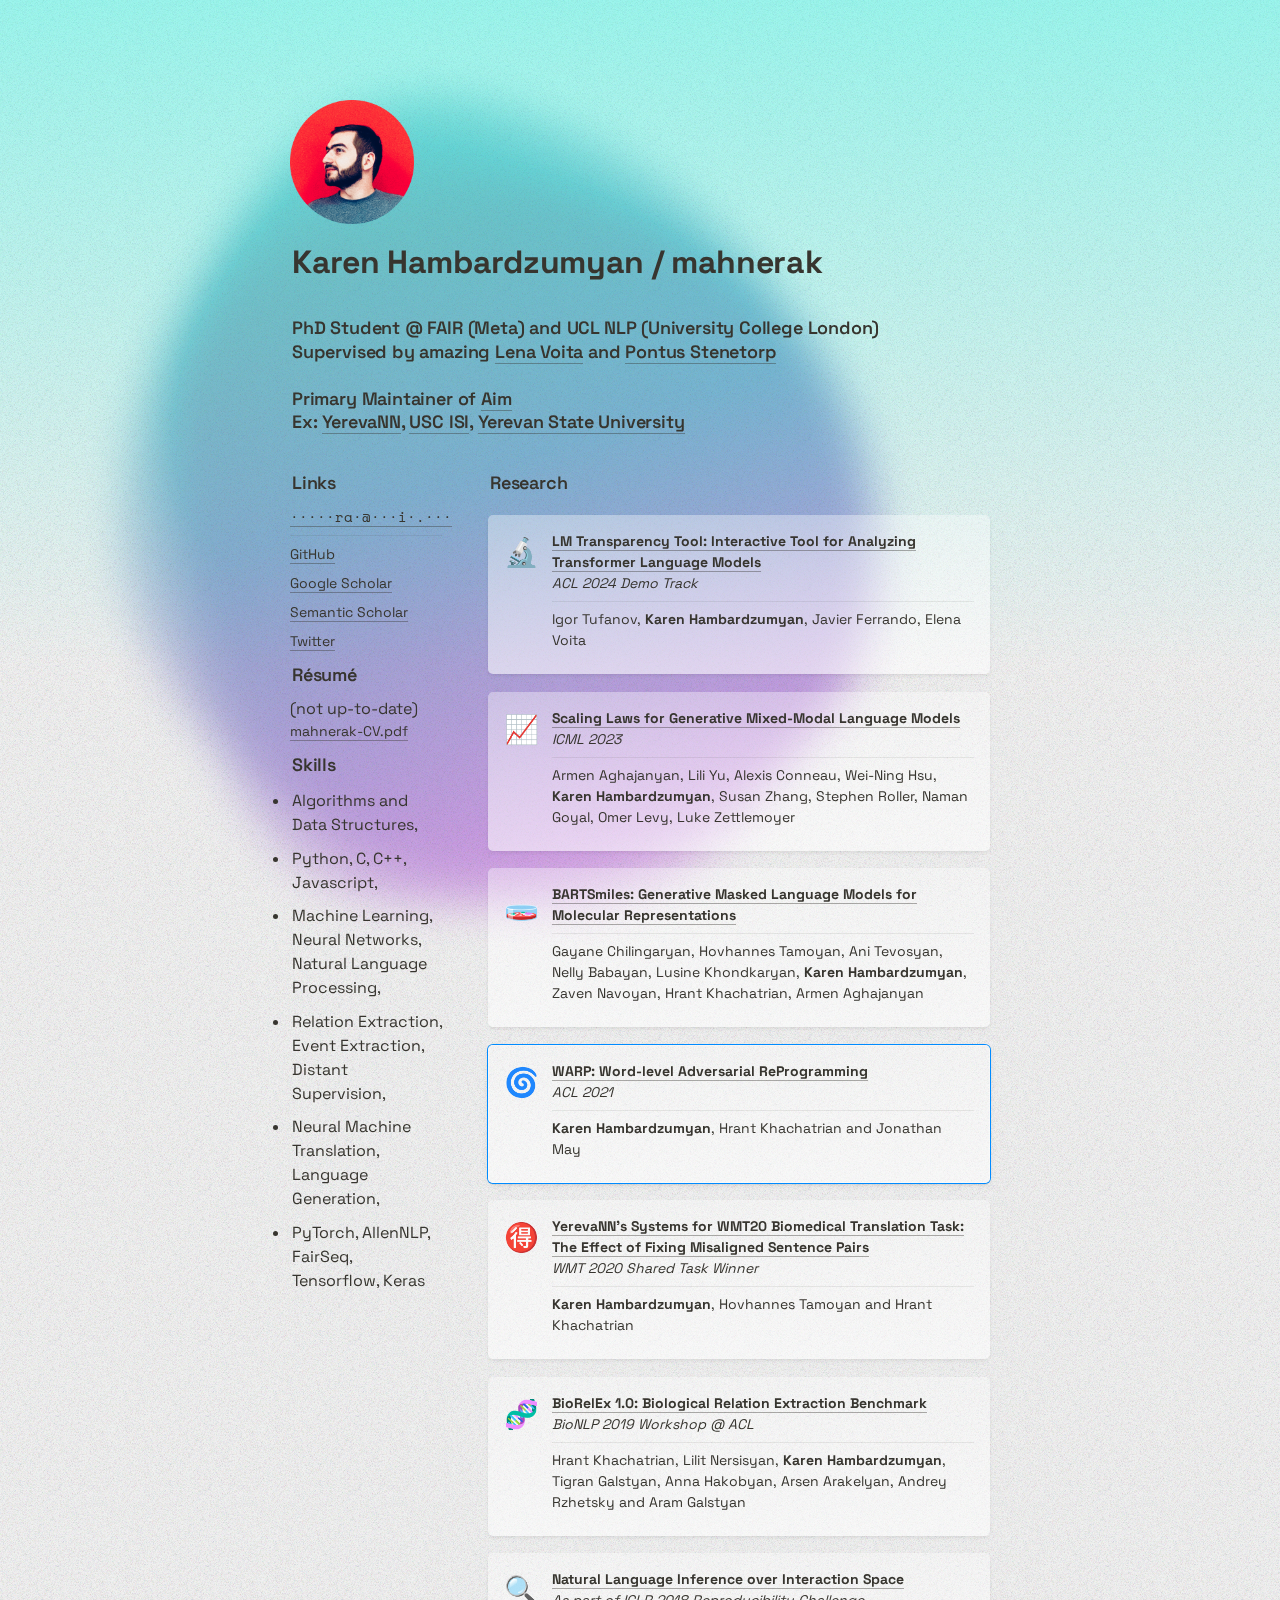
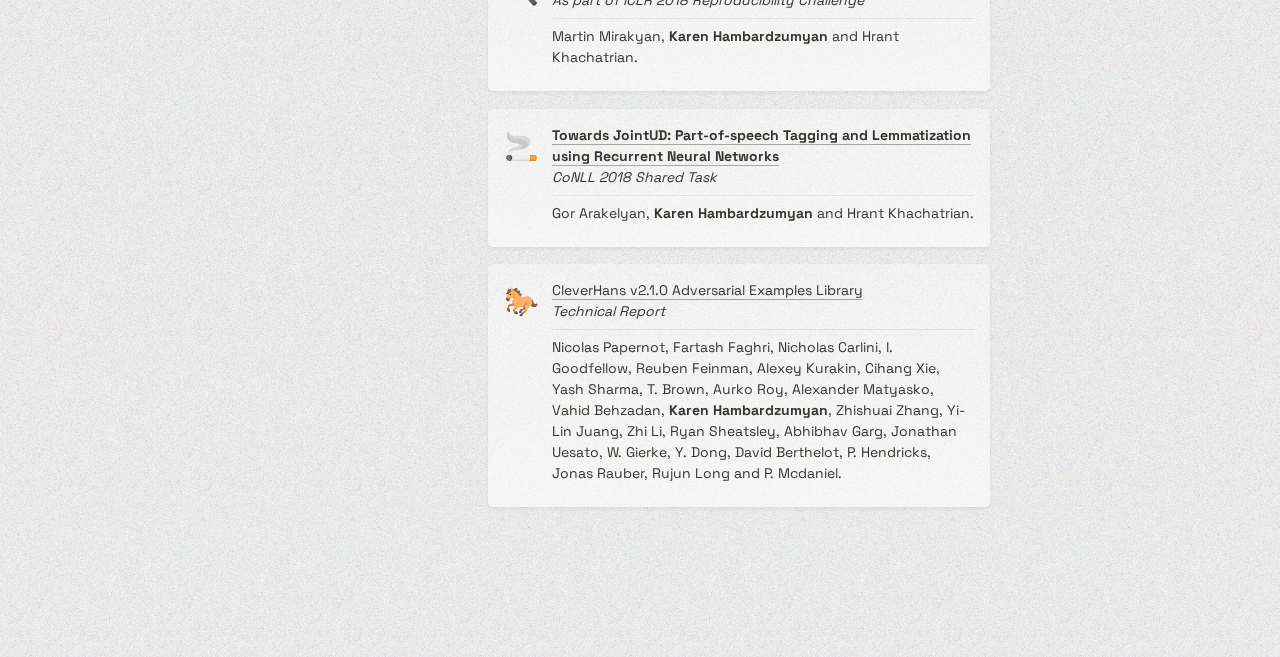
==== index.html @ c11c58e4 "Initial Commit" ====
<html>
  <head>
    <meta http-equiv="Content-Type" content="text/html; charset=utf-8" />
    <title>Karen Hambardzumyan / mahnerak</title>
    <link rel="stylesheet" href="base.css">
    <link rel="stylesheet" href="https://fonts.googleapis.com/css2?family=Space+Mono&display=swap">
    <link rel="stylesheet" href="https://fonts.googleapis.com/css2?family=Space+Grotesk:wght@300;400;500;600;700&display=swap">
    <link rel="stylesheet" href="styles.css">
  </head>
  <body>
    <div class="xpage">
      <article class="page sans">
        <header>
          <div class="page-header-icon undefined">
            <img class="icon" src="circle-avatar.png" />
          </div>
          <h1 class="page-title">Karen Hambardzumyan / mahnerak</h1>
          <p class="page-description"></p>
        </header>
        <div class="page-body">
          <h3>
            PhD Student @ FAIR (Meta) and UCL NLP (University College London)
            <br />
            Supervised by amazing <a href="https://lena-voita.github.io/">Lena Voita</a> and <a href="https://pontus.stenetorp.se/">Pontus Stenetorp</a>
            <br />
            <br />
            Primary Maintainer of <a href="https://github.com/aimhubio/aim">Aim</a>
            <br />
            Ex: <a href="https://yerevann.com">YerevaNN</a>, <a href="https://www.isi.edu/">USC ISI</a>, <a href="https://ysu.am">Yerevan State University</a>
          </h3>
          <div class="column-list">
            <div style="width:25%" class="column">
              <h3>Links</h3>
              <p>
                <a href="#"><span id="email">········@·····.···</span><script>const initialEmail="········@·····.···";let currentEmail="········@·····.···";const actions=[{position:3,char:"i",after:"@"},{position:6,char:"a"},{position:5,char:"r"},{position:4,char:"l",after:"@"},{position:1,char:"o",after:"."},{position:2,char:"a",after:"@"},{position:1,char:"a"},{position:0,char:"g",after:"@"},{position:0,char:"c",after:"."},{position:7,char:"k"},{position:1,char:"m",after:"@"},{position:3,char:"n"},{position:2,char:"m",after:"."},{position:4,char:"e"},{position:0,char:"m"},{position:2,char:"h"}];function updateEmail(i){let t=currentEmail.split(/[@.]/),a;a="@"===i.after?t[1]:"."===i.after?t[2]:t[0];let o=a.slice(0,i.position)+i.char+a.slice(i.position+1);"@"===i.after?t[1]=o:"."===i.after?t[2]=o:t[0]=o,currentEmail=t[0]+"@"+t[1]+"."+t[2],document.getElementById("email").innerHTML=currentEmail,document.getElementById("email").href="mailto:"+currentEmail}function runActions(){actions.forEach((i,t)=>{setTimeout(()=>{updateEmail(i)},400*t)})}runActions();</script></a>
              </p>
              <hr />
              <p>
                <a href="https://github.com/mahnerak">GitHub</a>
              </p>
              <p>
                <a href="https://scholar.google.com/citations?user=V3JjNJ0AAAAJ&amp;hl=en">Google Scholar</a>
              </p>
              <p>
                <a href="https://www.semanticscholar.org/author/Karen-Hambardzumyan/5641536">Semantic Scholar</a>
              </p>
              <p>
                <a href="https://twitter.com/mahnerak">Twitter</a>
              </p>
              <h3>Résumé</h3>
              <p>(not up-to-date)
                <a href="https://drive.google.com/file/d/1vNh7pkfG14PjJ4I0Ty3IaM1p6VeI9wJP">mahnerak-CV.pdf</a>
              </p>
              <h3>Skills</h3>
              <ul class="bulleted-list">
                <li style="list-style-type:disc">Algorithms and Data Structures,</li>
              </ul>
              <ul class="bulleted-list">
                <li style="list-style-type:disc">Python, C, C++, Javascript,</li>
              </ul>
              <ul class="bulleted-list">
                <li style="list-style-type:disc">Machine Learning, Neural Networks, Natural Language Processing,</li>
              </ul>
              <ul class="bulleted-list">
                <li style="list-style-type:disc">Relation Extraction, Event Extraction, Distant Supervision,</li>
              </ul>
              <ul class="bulleted-list">
                <li style="list-style-type:disc">Neural Machine Translation, Language Generation,</li>
              </ul>
              <ul class="bulleted-list">
                <li style="list-style-type:disc">PyTorch, AllenNLP, FairSeq, Tensorflow, Keras</li>
              </ul>
            </div>

            <div style="width:75%" class="column">
              <h3>Research</h3>

              <figure class="block-color-gray_background callout" style="display:flex" id="5b8e18a7-62dc-44d1-a462-70dbecd3df14">
                <span class="icon">🔬</span>
                <div>
                  <strong>
                    <a href="https://arxiv.org/abs/2404.07004">LM Transparency Tool: Interactive Tool for Analyzing Transformer Language Models</a>
                  </strong>
                  <br />
                  <em>ACL 2024 Demo Track</em>
                  <hr />
                  <p>Igor Tufanov, <strong>Karen Hambardzumyan</strong>, Javier Ferrando, Elena Voita </p>
                </div>
              </figure>

              <figure class="block-color-gray_background callout" style="display:flex" id="3fe05fa8-58cd-4d8b-abc7-7a7408c2416f">
                <span class="icon">📈</span>
                <div>
                  <strong>
                    <a href="https://arxiv.org/abs/2301.03728">Scaling Laws for Generative Mixed-Modal Language Models</a>
                  </strong>
                  <br/>
                  <em>ICML 2023</em>
                  <hr />
                  <p>Armen Aghajanyan, Lili Yu, Alexis Conneau, Wei-Ning Hsu, <strong>Karen Hambardzumyan</strong>, Susan Zhang, Stephen Roller, Naman Goyal, Omer Levy, Luke Zettlemoyer </p>
                </div>
              </figure>

              <figure class="block-color-gray_background callout" style="display:flex" id="fb679435-4d89-4304-b4da-fc71bdbd7211">
                <span class="icon">🧫</span>
                <div>
                  <strong>
                    <a href="https://arxiv.org/abs/2211.16349">BARTSmiles: Generative Masked Language Models for Molecular Representations</a>
                  </strong>
                  <hr />
                  <p>Gayane Chilingaryan, Hovhannes Tamoyan, Ani Tevosyan, Nelly Babayan, Lusine Khondkaryan, <strong>Karen Hambardzumyan</strong>, Zaven Navoyan, Hrant Khachatrian, Armen Aghajanyan </p>
                </div>
              </figure>

              <figure class="block-color-gray_background callout" style="display:flex" id="90db0adb-b0fc-4170-b9fb-64dd42090de7">
                <span class="icon">🌀</span>
                <div>
                  <a href="https://mahnerak.com/WARP">
                    <strong>WARP: Word-level Adversarial ReProgramming</strong>
                  </a>
                  <br />
                  <em>ACL 2021</em>
                  <hr />
                  <p>
                    <strong>Karen Hambardzumyan</strong>, Hrant Khachatrian and Jonathan May
                  </p>
                </div>
              </figure>

              <figure class="block-color-gray_background callout" style="display:flex" id="1ce86a7d-73bd-4866-9e48-97e35957669a">
                <span class="icon">🉐</span>
                <div>
                  <strong>
                    <a href="https://www.google.com/url?client=internal-element-cse&amp;cx=000299513257099441687:fkkgoogvtaw&amp;q=https://www.aclweb.org/anthology/2020.wmt-1.88/&amp;sa=U&amp;ved=2ahUKEwiGz4zg2ojxAhXkCmMBHZVMCegQFjACegQIAxAB&amp;usg=AOvVaw2L7CqAbYAP-15SMQW0Qzvh">YerevaNN&#x27;s Systems for WMT20 Biomedical Translation Task: The Effect of Fixing Misaligned Sentence Pairs</a>
                  </strong>
                  <br />
                  <em>WMT 2020 Shared Task Winner</em>
                  <hr />
                  <p>
                    <strong>Karen Hambardzumyan</strong>, Hovhannes Tamoyan and Hrant Khachatrian
                  </p>
                </div>
              </figure>

              <figure class="block-color-gray_background callout" style="display:flex" id="1c188799-1ad2-4f8a-af6c-7cdaec634fb0">
                <span class="icon">🧬</span>
                <div>
                  <strong>
                    <a href="https://www.google.com/url?client=internal-element-cse&amp;cx=000299513257099441687:fkkgoogvtaw&amp;q=https://www.aclweb.org/anthology/W19-5019&amp;sa=U&amp;ved=2ahUKEwiGz4zg2ojxAhXkCmMBHZVMCegQFjADegQIAhAB&amp;usg=AOvVaw3XHmBmOIgflQqK-k2QXnkQ">BioRelEx 1.0: Biological Relation Extraction Benchmark</a>
                  </strong>
                  <br />
                  <em>BioNLP 2019 Workshop @ ACL</em>
                  <hr />
                  <p>Hrant Khachatrian, Lilit Nersisyan, <strong>Karen Hambardzumyan</strong>, Tigran Galstyan, Anna Hakobyan, Arsen Arakelyan, Andrey Rzhetsky and Aram Galstyan </p>
                </div>
              </figure>

              <figure class="block-color-gray_background callout" style="display:flex" id="bf3c2526-96b4-4180-a4b9-8e0cbf2fe041">
                <span class="icon">🔍</span>
                <div>
                  <strong>
                    <a href="https://arxiv.org/abs/1802.03198">Natural Language Inference over Interaction Space</a>
                  </strong>
                  <br />
                  <em>As part of ICLR 2018 Reproducibility Challenge</em>
                  <hr />
                  <p>Martin Mirakyan, <strong>Karen Hambardzumyan</strong> and Hrant Khachatrian. </p>
                </div>
              </figure>

              <figure class="block-color-gray_background callout" style="display:flex" id="01295662-4d86-4ff0-99e3-bcbc29bb76a2">
                <span class="icon">🚬</span>
                <div>
                  <strong>
                    <a href="https://www.google.com/url?client=internal-element-cse&amp;cx=000299513257099441687:fkkgoogvtaw&amp;q=https://www.aclweb.org/anthology/K18-2018/&amp;sa=U&amp;ved=2ahUKEwiGz4zg2ojxAhXkCmMBHZVMCegQFjABegQICRAB&amp;usg=AOvVaw37dIOZp4M-frY03puJ3fkH">Towards JointUD: Part-of-speech Tagging and Lemmatization using Recurrent Neural Networks</a>
                  </strong>
                  <br />
                  <em>CoNLL 2018 Shared Task</em>
                  <hr />
                  <p>Gor Arakelyan, <strong>Karen Hambardzumyan</strong> and Hrant Khachatrian. </p>
                </div>
              </figure>

              <figure class="block-color-gray_background callout" style="display:flex" id="5ab432c5-343c-4f00-8e34-ca4c204dd204">
                <span class="icon">🐎</span>
                <div>
                  <a href="https://arxiv.org/abs/1610.00768">CleverHans v2.1.0 Adversarial Examples Library</a>
                  <br />
                  <em>Technical Report</em>
                  <hr />
                  <p>Nicolas Papernot, Fartash Faghri, Nicholas Carlini, I. Goodfellow, Reuben Feinman, Alexey Kurakin, Cihang Xie, Yash Sharma, T. Brown, Aurko Roy, Alexander Matyasko, Vahid Behzadan, <strong>Karen Hambardzumyan</strong>, Zhishuai Zhang, Yi-Lin Juang, Zhi Li, Ryan Sheatsley, Abhibhav Garg, Jonathan Uesato, W. Gierke, Y. Dong, David Berthelot, P. Hendricks, Jonas Rauber, Rujun Long and P. Mcdaniel. </p>
                </div>
              </figure>

            </div>
          </div>
        </div>
      </article>
      
    </div>
  </body>
</html>
---- base.css ----
*,html{-webkit-print-color-adjust:exact}body,td,th{line-height:1.5}figcaption,p>.user,time{opacity:.5}.selected-value,td>.user,td>time{white-space:nowrap}figcaption,p{margin-top:.5em}.image,.text-icon{text-align:center}.code-wrap,.source{word-break:break-all}.checkbox,.icon{vertical-align:text-bottom}*{box-sizing:border-box}body,html{margin:0;padding:0}@media only screen{body{margin:2em auto;max-width:900px;color:#37352f}}body{white-space:pre-wrap}a,a.visited{color:inherit;text-decoration:underline}.pdf-relative-link-path{font-size:80%;color:#444}h1,h2,h3{letter-spacing:-.01em;line-height:1.2;font-weight:600;margin-bottom:0}.page-title{font-size:2.5rem;font-weight:700;margin-top:0;margin-bottom:.75em}.collection-content,.simple-table{font-size:.875rem}.link-to-page,.simple-table-header{font-weight:500}h1{font-size:1.875rem;margin-top:1.875rem}h2{font-size:1.5rem;margin-top:1.5rem}h3{font-size:1.25rem;margin-top:1.25rem}.source{border:1px solid #ddd;border-radius:3px;padding:1.5em}.callout{border-radius:3px;padding:1rem}figure{margin:1.25em 0;page-break-inside:avoid}figcaption{font-size:85%}mark{background-color:transparent}.code>code,hr{background:0 0}.indented{padding-left:1.5em}hr{display:block;width:100%;height:1px;visibility:visible;border:none;border-bottom:1px solid rgba(55,53,47,.09)}img{max-width:100%}@media only print{img{max-height:100vh;object-fit:contain}}@page{margin:1in}.column-list{display:flex;justify-content:space-between}.column{padding:0 1em}.column:first-child{padding-left:0}.column:last-child{padding-right:0}.table_of_contents-item{display:block;font-size:.875rem;line-height:1.3;padding:.125rem}.collection-title,.icon,.selected-value{display:inline-block}.table_of_contents-indent-1{margin-left:1.5rem}.table_of_contents-indent-2{margin-left:3rem}.table_of_contents-indent-3{margin-left:4.5rem}.table_of_contents-link{text-decoration:none;opacity:.7;border-bottom:1px solid rgba(55,53,47,.18)}table,td,th{border:1px solid rgba(55,53,47,.09);border-collapse:collapse}.page-header-icon img,.selected-value,img.icon{border-radius:3px}table{border-left:none;border-right:none}td,th{font-weight:400;padding:.25em .5em;min-height:1.5em;text-align:left}th{color:rgba(55,53,47,.6)}ol,ul{margin:0;margin-block-start:0.6em;margin-block-end:0.6em}li>ol:first-child,li>ul:first-child{margin-block-start:0.6em}ul>li{list-style:disc;padding-left:.1em}ul.to-do-list{padding-inline-start:0}ul.to-do-list>li,ul.toggle>li{list-style:none}.to-do-children-checked{text-decoration:line-through;opacity:.375}.bookmark,.icon{text-decoration:none}ul{padding-inline-start:1.7em}ol{padding-inline-start:1.6em}ol>li{padding-left:.2em}.mono ol{padding-inline-start:2em}.mono ol>li{text-indent:-.4em}.toggle{padding-inline-start:0em;list-style-type:none}.toggle>li>details{padding-left:1.7em}.toggle>li>details>summary{margin-left:-1.1em}.selected-value{padding:0 .5em;background:rgba(206,205,202,.5);margin-right:.5em;margin-top:.3em;margin-bottom:.3em}.collection-title{margin-right:1em}.page-description{margin-bottom:2em}.simple-table{margin-top:1em;empty-cells:show}.simple-table td,.simple-table th{height:29px;min-width:120px}.simple-table-header-color{background:#f7f6f3;color:#000}.icon{max-width:1.2em;max-height:1.2em;margin-right:.5em}.user-icon{width:1.5em;height:1.5em;border-radius:100%;margin-right:.5rem}.user-icon-inner{font-size:.8em}.text-icon{border:1px solid #000}.image,.link-to-page{border:none;padding:0}.page-cover-image{display:block;object-fit:cover;width:100%;max-height:30vh}.page-header-icon{font-size:3rem;margin-bottom:1rem}.page-header-icon-with-cover{margin-top:-.72em;margin-left:.07em}.link-to-page{margin:1em 0}input[type=checkbox]{transform:scale(1.5);margin-right:.6em;vertical-align:middle}p{margin-bottom:.5em}.image{margin:1.5em 0;border-radius:0}.code,code{background:rgba(135,131,120,.15);border-radius:3px;padding:.2em .4em;font-size:85%;tab-size:2}code{color:#eb5757}.code{padding:1.5em 1em}.code-wrap{white-space:pre-wrap}.code>code{padding:0;font-size:100%;color:inherit}blockquote{font-size:1.25em;margin:1em 0;padding-left:1em;border-left:3px solid #37352f}.bookmark{max-height:8em;padding:0;display:flex;width:100%;align-items:stretch}.bookmark-title{font-size:.85em;overflow:hidden;text-overflow:ellipsis;height:1.75em;white-space:nowrap}.bookmark-text{display:flex;flex-direction:column}.bookmark-info{flex:4 1 180px;padding:12px 14px 14px;display:flex;flex-direction:column;justify-content:space-between}.bookmark-image{width:33%;flex:1 1 180px;display:block;position:relative;object-fit:cover;border-radius:1px}.bookmark-description{color:rgba(55,53,47,.6);font-size:.75em;overflow:hidden;max-height:4.5em;word-break:break-word}.bookmark-href{font-size:.75em;margin-top:.25em}.sans{font-family:ui-sans-serif,-apple-system,BlinkMacSystemFont,"Segoe UI Variable Display","Segoe UI",Helvetica,"Apple Color Emoji",Arial,sans-serif,"Segoe UI Emoji","Segoe UI Symbol"}.code{font-family:SFMono-Regular,Menlo,Consolas,"PT Mono","Liberation Mono",Courier,monospace}.serif{font-family:Lyon-Text,Georgia,ui-serif,serif}.mono{font-family:iawriter-mono,Nitti,Menlo,Courier,monospace}.pdf .sans{font-family:Inter,ui-sans-serif,-apple-system,BlinkMacSystemFont,"Segoe UI Variable Display","Segoe UI",Helvetica,"Apple Color Emoji",Arial,sans-serif,"Segoe UI Emoji","Segoe UI Symbol",Twemoji,'Noto Color Emoji','Noto Sans CJK JP'}.pdf:lang(zh-CN) .sans{font-family:Inter,ui-sans-serif,-apple-system,BlinkMacSystemFont,"Segoe UI Variable Display","Segoe UI",Helvetica,"Apple Color Emoji",Arial,sans-serif,"Segoe UI Emoji","Segoe UI Symbol",Twemoji,'Noto Color Emoji','Noto Sans CJK SC'}.pdf:lang(zh-TW) .sans{font-family:Inter,ui-sans-serif,-apple-system,BlinkMacSystemFont,"Segoe UI Variable Display","Segoe UI",Helvetica,"Apple Color Emoji",Arial,sans-serif,"Segoe UI Emoji","Segoe UI Symbol",Twemoji,'Noto Color Emoji','Noto Sans CJK TC'}.pdf:lang(ko-KR) .sans{font-family:Inter,ui-sans-serif,-apple-system,BlinkMacSystemFont,"Segoe UI Variable Display","Segoe UI",Helvetica,"Apple Color Emoji",Arial,sans-serif,"Segoe UI Emoji","Segoe UI Symbol",Twemoji,'Noto Color Emoji','Noto Sans CJK KR'}.pdf .code{font-family:Source Code Pro,SFMono-Regular,Menlo,Consolas,"PT Mono","Liberation Mono",Courier,monospace,Twemoji,'Noto Color Emoji','Noto Sans Mono CJK JP'}.pdf:lang(zh-CN) .code{font-family:Source Code Pro,SFMono-Regular,Menlo,Consolas,"PT Mono","Liberation Mono",Courier,monospace,Twemoji,'Noto Color Emoji','Noto Sans Mono CJK SC'}.pdf:lang(zh-TW) .code{font-family:Source Code Pro,SFMono-Regular,Menlo,Consolas,"PT Mono","Liberation Mono",Courier,monospace,Twemoji,'Noto Color Emoji','Noto Sans Mono CJK TC'}.pdf:lang(ko-KR) .code{font-family:Source Code Pro,SFMono-Regular,Menlo,Consolas,"PT Mono","Liberation Mono",Courier,monospace,Twemoji,'Noto Color Emoji','Noto Sans Mono CJK KR'}.pdf .serif{font-family:PT Serif,Lyon-Text,Georgia,ui-serif,serif,Twemoji,'Noto Color Emoji','Noto Serif CJK JP'}.pdf:lang(zh-CN) .serif{font-family:PT Serif,Lyon-Text,Georgia,ui-serif,serif,Twemoji,'Noto Color Emoji','Noto Serif CJK SC'}.pdf:lang(zh-TW) .serif{font-family:PT Serif,Lyon-Text,Georgia,ui-serif,serif,Twemoji,'Noto Color Emoji','Noto Serif CJK TC'}.pdf:lang(ko-KR) .serif{font-family:PT Serif,Lyon-Text,Georgia,ui-serif,serif,Twemoji,'Noto Color Emoji','Noto Serif CJK KR'}.pdf .mono{font-family:PT Mono,iawriter-mono,Nitti,Menlo,Courier,monospace,Twemoji,'Noto Color Emoji','Noto Sans Mono CJK JP'}.pdf:lang(zh-CN) .mono{font-family:PT Mono,iawriter-mono,Nitti,Menlo,Courier,monospace,Twemoji,'Noto Color Emoji','Noto Sans Mono CJK SC'}.pdf:lang(zh-TW) .mono{font-family:PT Mono,iawriter-mono,Nitti,Menlo,Courier,monospace,Twemoji,'Noto Color Emoji','Noto Sans Mono CJK TC'}.pdf:lang(ko-KR) .mono{font-family:PT Mono,iawriter-mono,Nitti,Menlo,Courier,monospace,Twemoji,'Noto Color Emoji','Noto Sans Mono CJK KR'}.highlight-default,.highlight-default_background{color:#37352f}.block-color-gray,.highlight-gray{color:#787774;fill:rgba(120,119,116,1)}.block-color-brown,.highlight-brown{color:#9f6b53;fill:rgba(159,107,83,1)}.block-color-orange,.highlight-orange{color:#d9730d;fill:rgba(217,115,13,1)}.block-color-yellow,.highlight-yellow{color:#cb912f;fill:rgba(203,145,47,1)}.block-color-teal,.highlight-teal{color:#448361;fill:rgba(68,131,97,1)}.block-color-blue,.highlight-blue{color:#337ea9;fill:rgba(51,126,169,1)}.block-color-purple,.highlight-purple{color:#9065b0;fill:rgba(144,101,176,1)}.block-color-pink,.highlight-pink{color:#c14c8a;fill:rgba(193,76,138,1)}.block-color-red,.highlight-red{color:#d44c47;fill:rgba(212,76,71,1)}.block-color-gray_background,.highlight-gray_background{background:#f1f1ef}.block-color-brown_background,.highlight-brown_background{background:#f4eeee}.block-color-orange_background,.highlight-orange_background{background:#fbecdd}.block-color-yellow_background,.highlight-yellow_background{background:#fbedd6}.block-color-teal_background,.highlight-teal_background{background:#edf3ec}.block-color-blue_background,.highlight-blue_background{background:#e7f3f8}.block-color-purple_background,.highlight-purple_background{background:rgba(244,240,247,.8)}.block-color-pink_background,.highlight-pink_background{background:rgba(249,238,243,.8)}.block-color-red_background,.highlight-red_background{background:#fdebec}.block-color-default,.block-color-default_background{color:inherit;fill:inherit}.select-value-color-uiBlue{background-color:rgba(35,131,226,.07)}.select-value-color-pink{background-color:#f5e0e9}.select-value-color-purple{background-color:#e8deee}.select-value-color-green{background-color:#dbeddb}.select-value-color-gray{background-color:#e3e2e0}.select-value-color-transparentGray{background-color:rgba(227,226,224,0)}.select-value-color-translucentGray{background-color:rgba(0,0,0,.06)}.select-value-color-orange{background-color:#fadec9}.select-value-color-brown{background-color:#eee0da}.select-value-color-red{background-color:#ffe2dd}.select-value-color-yellow{background-color:#f9e4bc}.select-value-color-blue{background-color:#d3e5ef}.select-value-color-pageGlass,.select-value-color-washGlass{background-color:undefined}.checkbox{display:inline-flex;width:16;height:16;background-size:16px;margin-left:2px;margin-right:5px}.checkbox-on{background-image:url("data:image/svg+xml;charset=UTF-8,%3Csvg%20width%3D%2216%22%20height%3D%2216%22%20viewBox%3D%220%200%2016%2016%22%20fill%3D%22none%22%20xmlns%3D%22http%3A%2F%2Fwww.w3.org%2F2000%2Fsvg%22%3E%0A%3Crect%20width%3D%2216%22%20height%3D%2216%22%20fill%3D%22%2358A9D7%22%2F%3E%0A%3Cpath%20d%3D%22M6.71429%2012.2852L14%204.9995L12.7143%203.71436L6.71429%209.71378L3.28571%206.2831L2%207.57092L6.71429%2012.2852Z%22%20fill%3D%22white%22%2F%3E%0A%3C%2Fsvg%3E")}.checkbox-off{background-image:url("data:image/svg+xml;charset=UTF-8,%3Csvg%20width%3D%2216%22%20height%3D%2216%22%20viewBox%3D%220%200%2016%2016%22%20fill%3D%22none%22%20xmlns%3D%22http%3A%2F%2Fwww.w3.org%2F2000%2Fsvg%22%3E%0A%3Crect%20x%3D%220.75%22%20y%3D%220.75%22%20width%3D%2214.5%22%20height%3D%2214.5%22%20fill%3D%22white%22%20stroke%3D%22%2336352F%22%20stroke-width%3D%221.5%22%2F%3E%0A%3C%2Fsvg%3E")}
---- styles.css ----
body,h3{margin:0}.notion-sub_header-block *{font-weight:700;line-height:1.15}a>span{opacity:1!important}.notion-frame{height:auto!important}div.notion-topbar,div.notion-topbar-mobile>div:nth-child(3),div.notion-topbar-mobile>div:nth-child(4),div.notion-topbar>div>div:nth-child(3),div.notion-topbar>div>div:nth-child(4),div.notion-topbar>div>div:nth-child(5),div.notion-topbar>div>div:nth-child(6){display:none!important}div.notion-topbar-mobile>div:nth-child(1n).toggle-mode,div.notion-topbar>div>div:nth-child(1n).toggle-mode{display:block!important}.notion-cursor-listener{cursor:unset!important}figure[id="90db0adb-b0fc-4170-b9fb-64dd42090de7"]{box-shadow:0 0 0 1px #008bff,0 2px 7px #00000017,0 1px 2px #00000029,0 0 0 .5px #ffffffb8 inset!important}::selection{background:rgb(255 226 0 / 87%)}body{background-size:1000px 1000px!important;background-repeat:no-repeat!important;background-attachment:fixed;background-image:url("[data-uri]")!important;max-width:none;width:auto;padding:0;white-space:normal}.xpage{background-color:#e8e8e899;-webkit-backdrop-filter:blur(22px) hue-rotate(290deg);backdrop-filter:blur(22px) hue-rotate(290deg);background-image:url([data-uri]);background-size:150px 150px;width:auto;padding:100px calc((100vw - 700px)/ 2)}figure.callout{background-color:transparent!important;background-image:linear-gradient(0deg,#ffffff91,#ffffff7a,#ffffff5e)!important;border-radius:5px!important;box-shadow:0 2px 4px -1px #0000001a;font-size:14px}img.icon{width:124px;height:124px;max-width:124px;max-height:124px}*{font-family:"Space Grotesk",Inter}.page-title,h1{padding-top:3px;padding-left:2px;padding-right:2px;margin:0;font-size:32px;font-weight:900}h3{padding:3px 2px;font-weight:600;line-height:1.3;font-size:18px}.column{padding:0 23px}.column-list a{font-size:14px;line-height:1.5}a{text-decoration:none;border-bottom:.05em solid;border-color:rgba(55,53,47,.4)}.column-list{padding:32px 0}.xpage:before{background-image:linear-gradient(0deg,#ffffff00 26%,#00ffe759);top:0;left:0;right:0;height:100vh;display:block;content:"";position:fixed;z-index:-1}span.icon{font-size:2em}ul{padding-inline-start:0em} span#email {font-family: 'Space Mono' !important;}
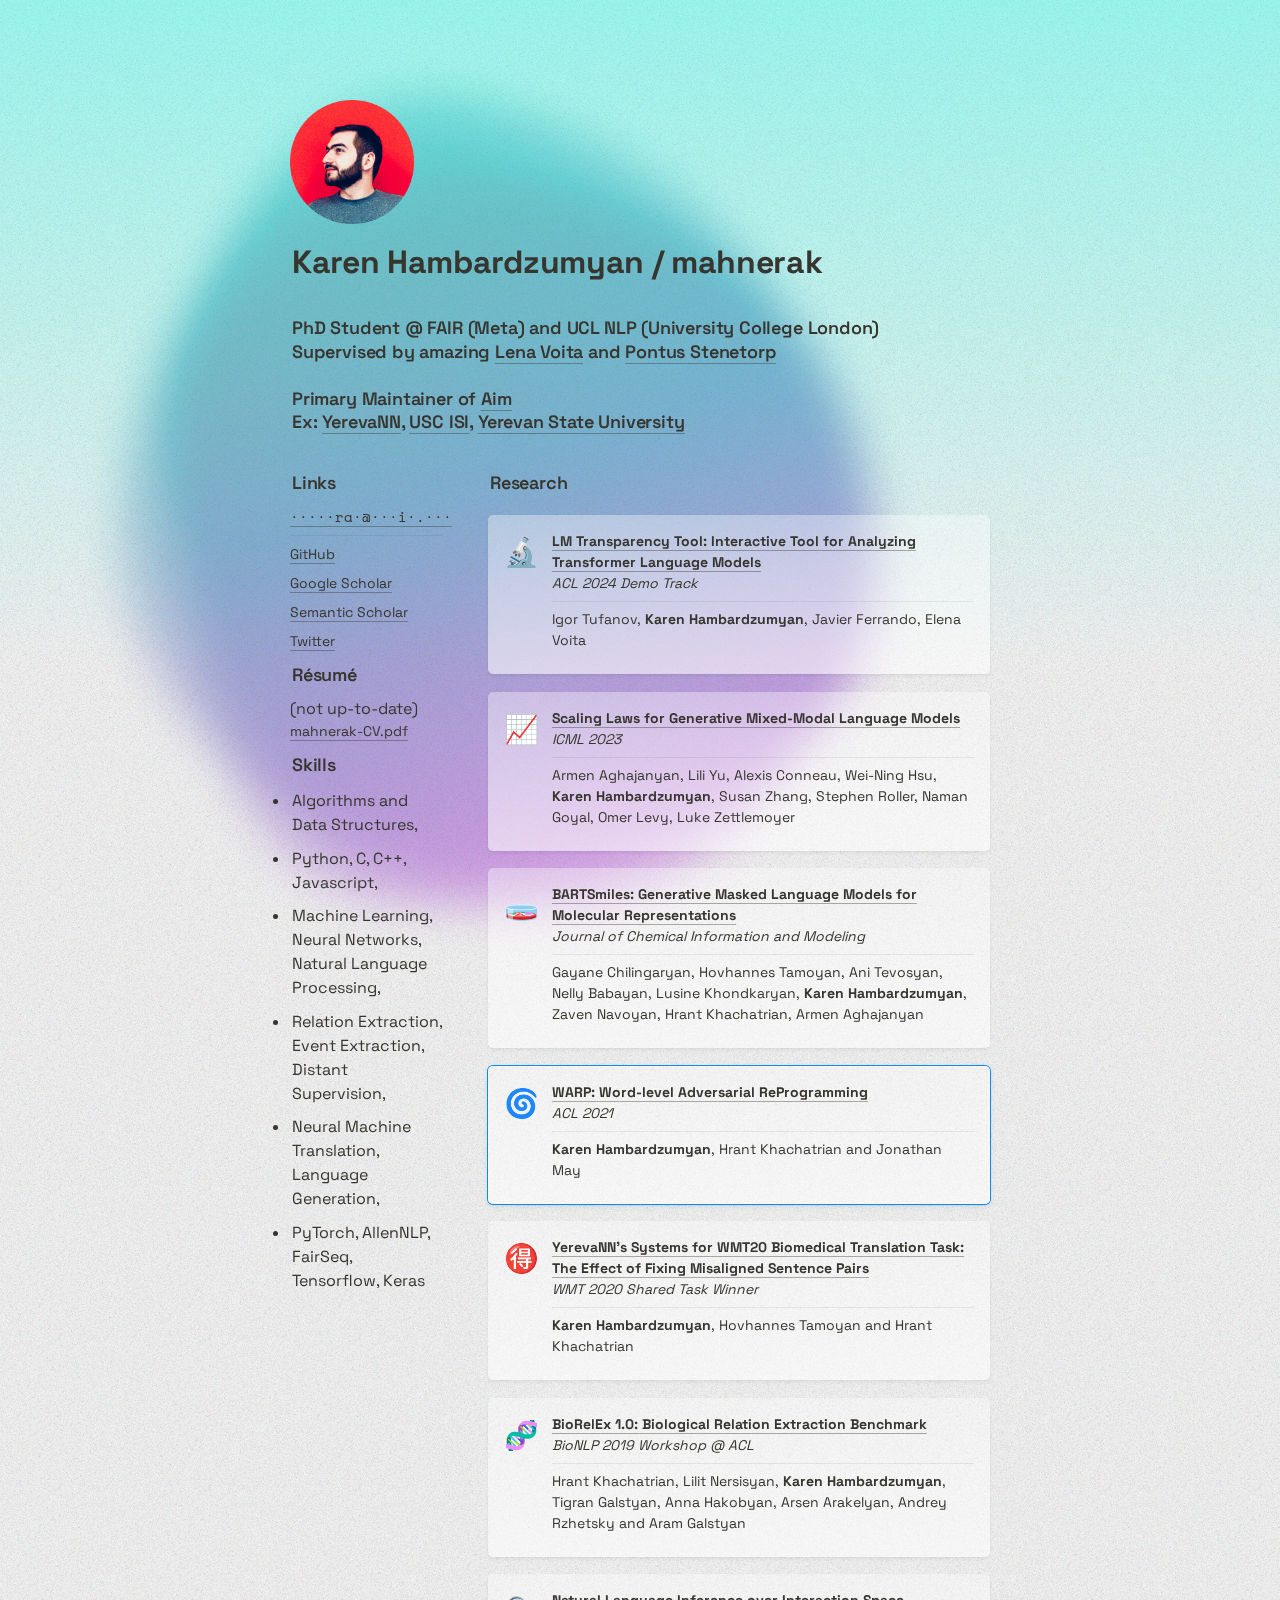
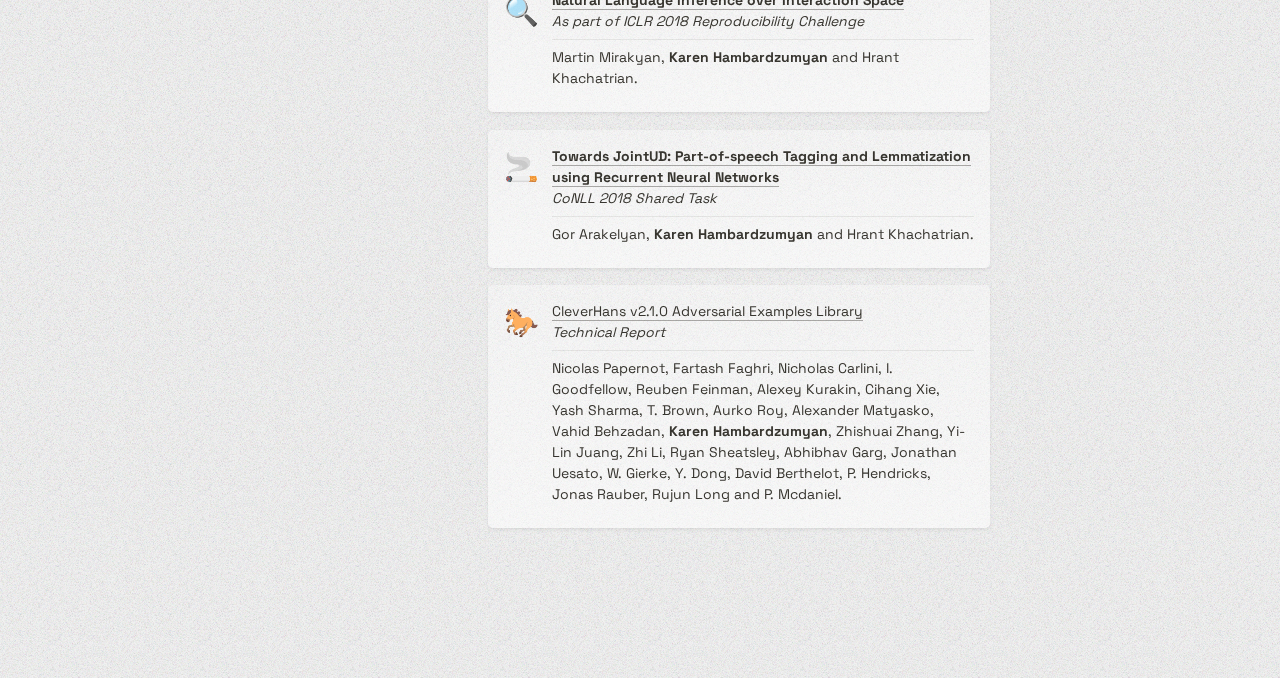
==== commit eb7f509b: "add journal info" ====
--- a/index.html
+++ b/index.html
@@ -107,6 +107,8 @@
                   <strong>
                     <a href="https://arxiv.org/abs/2211.16349">BARTSmiles: Generative Masked Language Models for Molecular Representations</a>
                   </strong>
+                  <br />
+                  <em>Journal of Chemical Information and Modeling</em>
                   <hr />
                   <p>Gayane Chilingaryan, Hovhannes Tamoyan, Ani Tevosyan, Nelly Babayan, Lusine Khondkaryan, <strong>Karen Hambardzumyan</strong>, Zaven Navoyan, Hrant Khachatrian, Armen Aghajanyan </p>
                 </div>
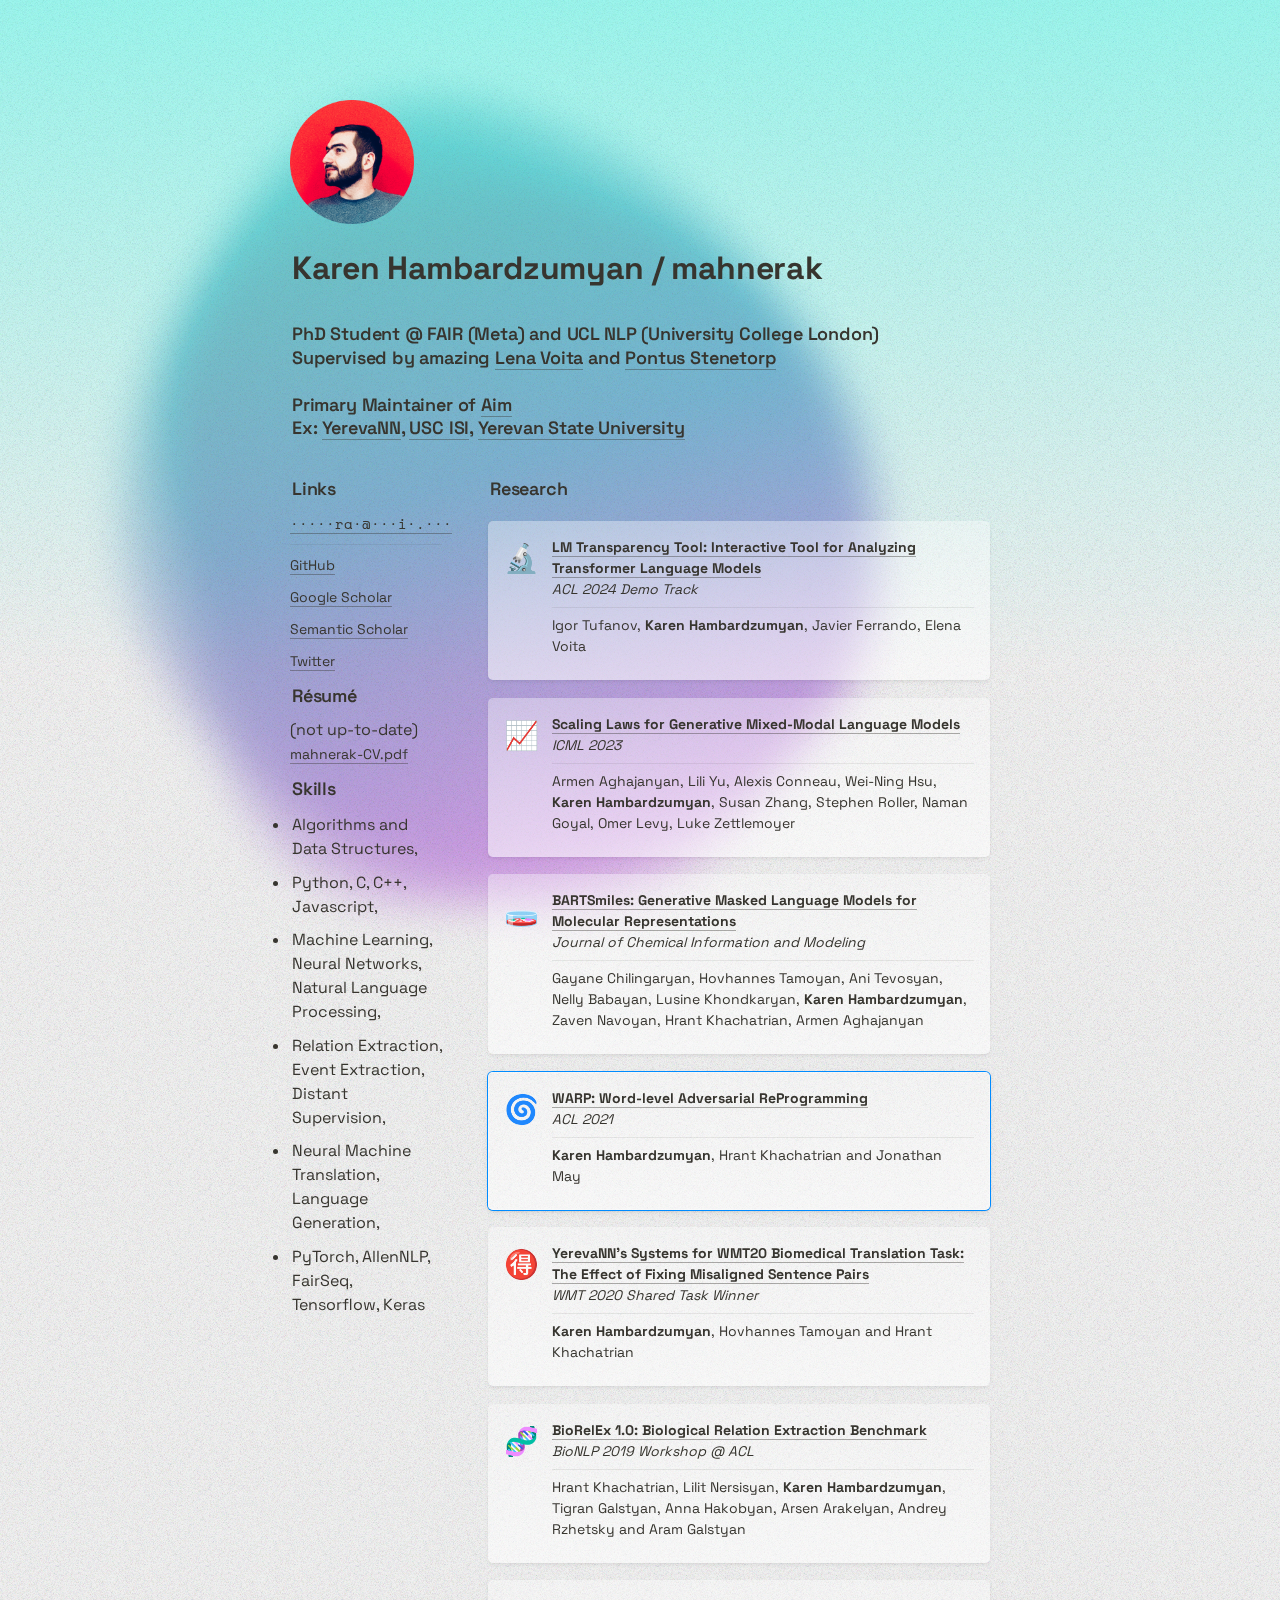
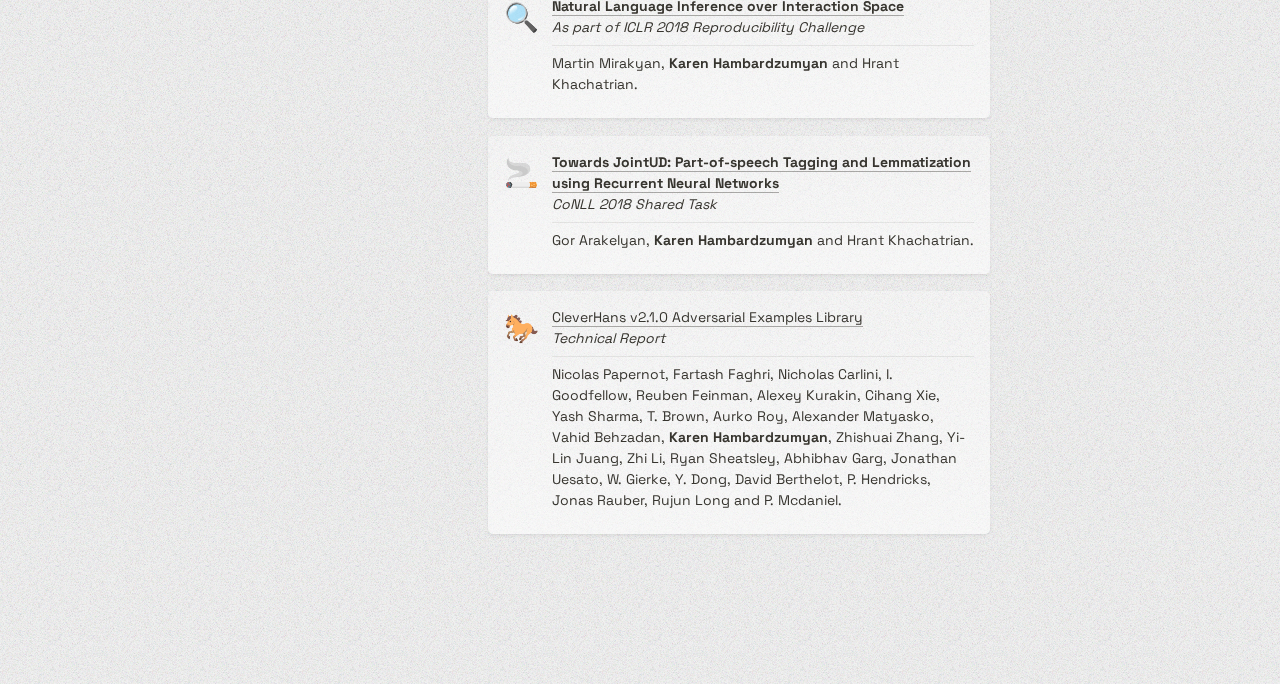
==== commit 756dedd4: "Add Google Analytics" ====
--- a/index.html
+++ b/index.html
@@ -1,5 +1,15 @@
+<!DOCTYPE html>
 <html>
   <head>
+    <!-- Google tag (gtag.js) -->
+    <script async src="https://www.googletagmanager.com/gtag/js?id=G-D3QLKN5TDM"></script>
+    <script>
+      window.dataLayer = window.dataLayer || [];
+      function gtag(){dataLayer.push(arguments);}
+      gtag('js', new Date());
+    
+      gtag('config', 'G-D3QLKN5TDM');
+    </script>
     <meta http-equiv="Content-Type" content="text/html; charset=utf-8" />
     <title>Karen Hambardzumyan / mahnerak</title>
     <link rel="stylesheet" href="base.css">
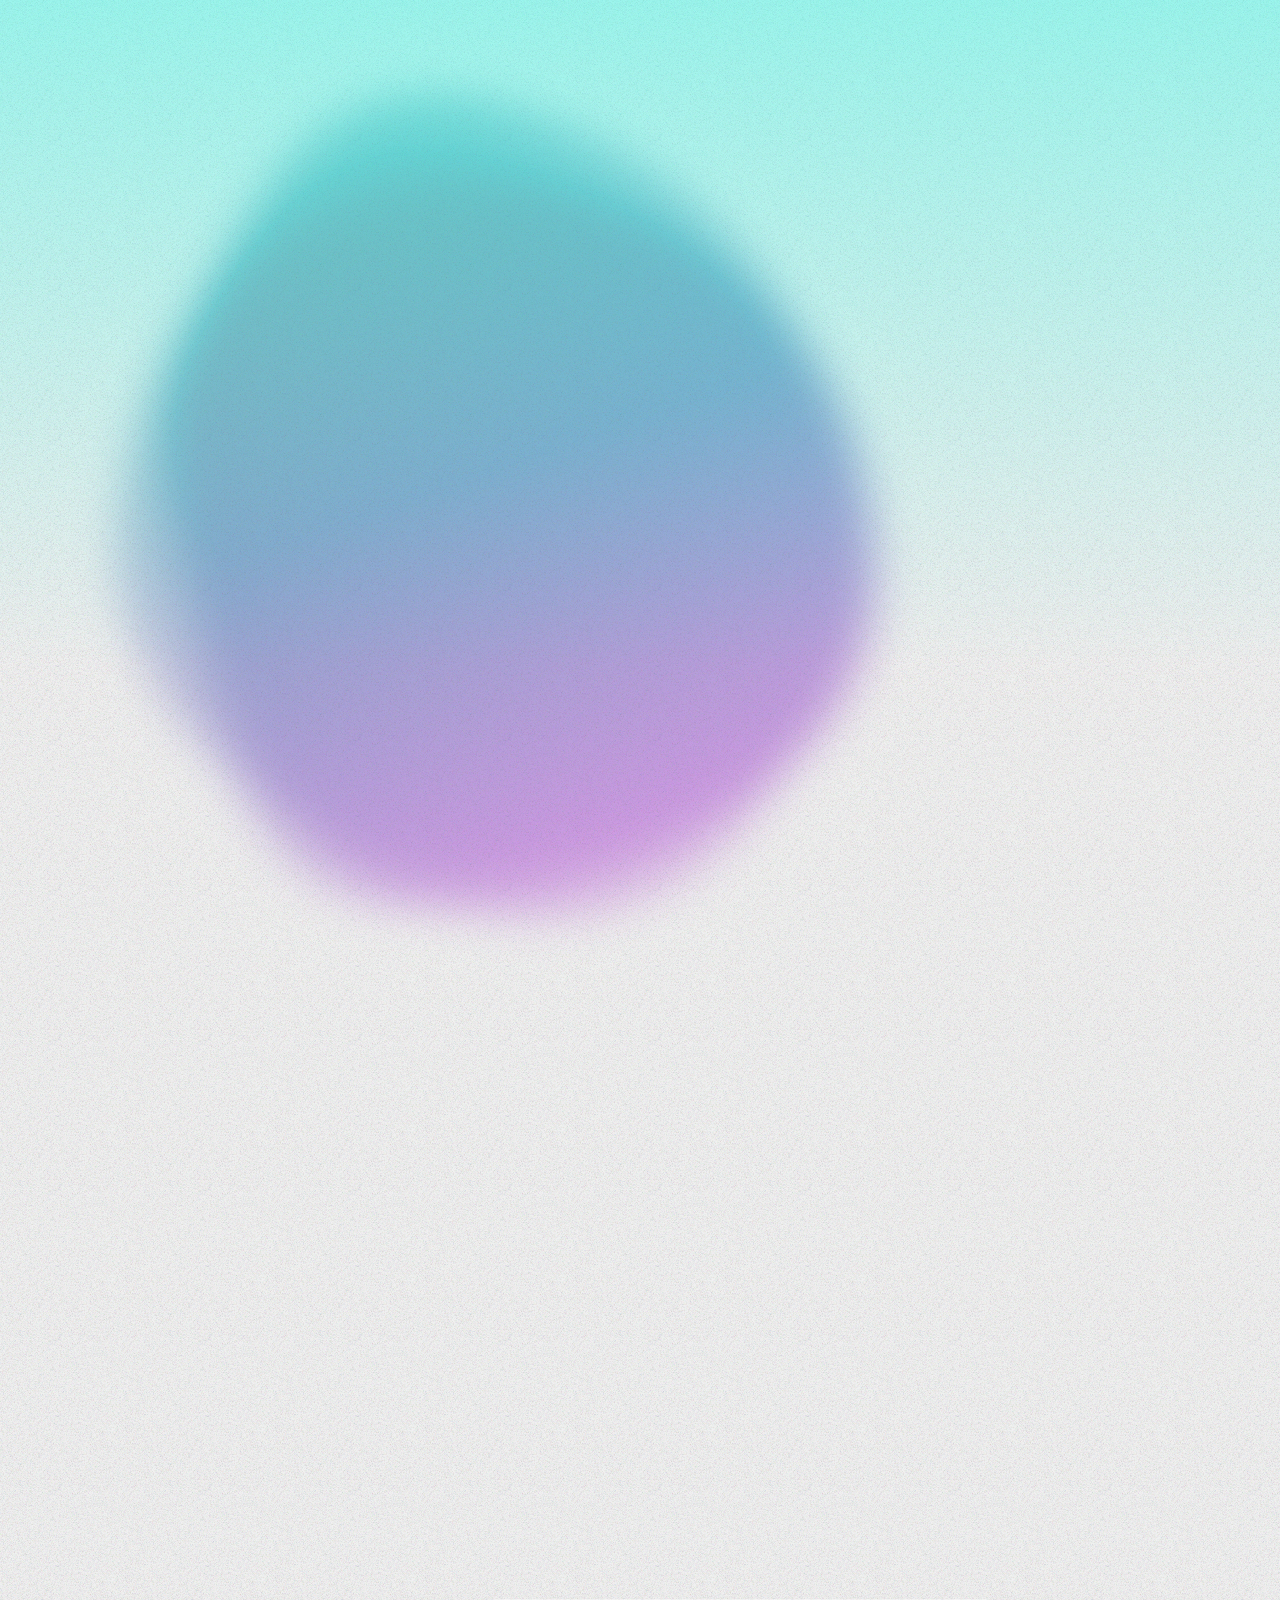
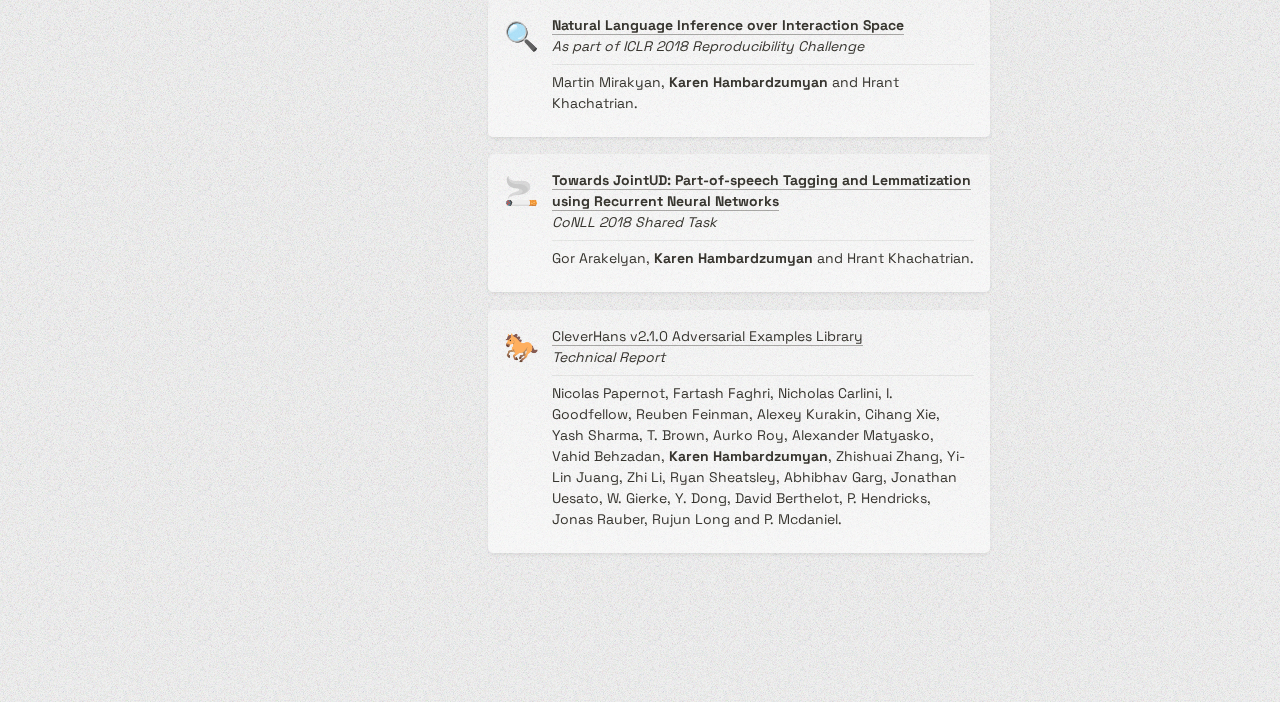
==== commit cd34e968: "minor changes" ====
--- a/index.html
+++ b/index.html
@@ -1,46 +1,56 @@
 <!DOCTYPE html>
 <html>
-  <head>
-    <!-- Google tag (gtag.js) -->
-    <script async src="https://www.googletagmanager.com/gtag/js?id=G-D3QLKN5TDM"></script>
-    <script>
-      window.dataLayer = window.dataLayer || [];
-      function gtag(){dataLayer.push(arguments);}
-      gtag('js', new Date());
-    
-      gtag('config', 'G-D3QLKN5TDM');
-    </script>
-    <meta http-equiv="Content-Type" content="text/html; charset=utf-8" />
-    <title>Karen Hambardzumyan / mahnerak</title>
-    <link rel="stylesheet" href="base.css">
-    <link rel="stylesheet" href="https://fonts.googleapis.com/css2?family=Space+Mono&display=swap">
-    <link rel="stylesheet" href="https://fonts.googleapis.com/css2?family=Space+Grotesk:wght@300;400;500;600;700&display=swap">
-    <link rel="stylesheet" href="styles.css">
-  </head>
-  <body>
-    <div class="xpage">
-      <article class="page sans">
-        <header>
-          <div class="page-header-icon undefined">
-            <img class="icon" src="circle-avatar.png" />
-          </div>
-          <h1 class="page-title">Karen Hambardzumyan / mahnerak</h1>
-          <p class="page-description"></p>
-        </header>
-        <div class="page-body">
-          <h3>
+<head>
+  <!-- Google tag (gtag.js) -->
+  <script async src="https://www.googletagmanager.com/gtag/js?id=G-D3QLKN5TDM"></script>
+  <script>
+    window.dataLayer = window.dataLayer || [];
+    function gtag(){dataLayer.push(arguments);}
+    gtag('js', new Date());
+
+    gtag('config', 'G-D3QLKN5TDM');
+  </script>
+  <meta http-equiv="Content-Type" content="text/html; charset=utf-8" />
+  <title>Karen Hambardzumyan / mahnerak</title>
+  <link rel="stylesheet" href="base.css">
+  <link rel="stylesheet" href="https://fonts.googleapis.com/css2?family=Space+Mono&display=swap">
+  <link rel="stylesheet" href="https://fonts.googleapis.com/css2?family=Space+Grotesk:wght@300;400;500;600;700&display=swap">
+  <link rel="stylesheet" href="styles.css">
+</head>
+<body>
+  <div class="xpage">
+    <article class="page sans">
+      <header>
+        <div class="page-header-icon _00 s">
+          <img class="icon" src="circle-avatar.png" />
+        </div>
+        <h1 class="page-title _01 s">Karen Hambardzumyan / mahnerak</h1>
+        <p class="page-description"></p>
+      </header>
+      <div class="page-body">
+        <div>
+          <h3 class="_02 s">
             PhD Student @ FAIR (Meta) and UCL NLP (University College London)
-            <br />
-            Supervised by amazing <a href="https://lena-voita.github.io/">Lena Voita</a> and <a href="https://pontus.stenetorp.se/">Pontus Stenetorp</a>
-            <br />
-            <br />
+          </h3>
+          <h3 class="_03 s">
+            Supervised by amazing <a href="https://lena-voita.github.io/">Lena Voita</a> and <a
+              href="https://pontus.stenetorp.se/">Pontus Stenetorp</a>
+          </h3>
+          <br>
+          <h3 class="_04 s">
             Primary Maintainer of <a href="https://github.com/aimhubio/aim">Aim</a>
-            <br />
-            Ex: <a href="https://yerevann.com">YerevaNN</a>, <a href="https://www.isi.edu/">USC ISI</a>, <a href="https://ysu.am">Yerevan State University</a>
-          </h3>
-          <div class="column-list">
-            <div style="width:25%" class="column">
-              <h3>Links</h3>
+          </h3>
+          <h3 class="_05 s">
+            Ex: <a href="https://yerevann.com">YerevaNN</a>, <a href="https://www.isi.edu/">USC ISI</a>, <a
+              href="https://ysu.am">Yerevan State University</a>
+          </h3>
+        </div>
+        <div class="column-list">
+          <div style="width:25%" class="column">
+
+            
+            <h3 class="_06 s">Links</h3>
+            <div class="_07 s">
               <p>
                 <a href="#"><span id="email">········@·····.···</span><script>const initialEmail="········@·····.···";let currentEmail="········@·····.···";const actions=[{position:3,char:"i",after:"@"},{position:6,char:"a"},{position:5,char:"r"},{position:4,char:"l",after:"@"},{position:1,char:"o",after:"."},{position:2,char:"a",after:"@"},{position:1,char:"a"},{position:0,char:"g",after:"@"},{position:0,char:"c",after:"."},{position:7,char:"k"},{position:1,char:"m",after:"@"},{position:3,char:"n"},{position:2,char:"m",after:"."},{position:4,char:"e"},{position:0,char:"m"},{position:2,char:"h"}];function updateEmail(i){let t=currentEmail.split(/[@.]/),a;a="@"===i.after?t[1]:"."===i.after?t[2]:t[0];let o=a.slice(0,i.position)+i.char+a.slice(i.position+1);"@"===i.after?t[1]=o:"."===i.after?t[2]=o:t[0]=o,currentEmail=t[0]+"@"+t[1]+"."+t[2],document.getElementById("email").innerHTML=currentEmail,document.getElementById("email").href="mailto:"+currentEmail}function runActions(){actions.forEach((i,t)=>{setTimeout(()=>{updateEmail(i)},400*t)})}runActions();</script></a>
               </p>
@@ -57,11 +67,19 @@
               <p>
                 <a href="https://twitter.com/mahnerak">Twitter</a>
               </p>
-              <h3>Résumé</h3>
+            </div>
+
+
+            <h3 class="_08 s">Résumé</h3>
+            <div class="_09 s">
               <p>(not up-to-date)
                 <a href="https://drive.google.com/file/d/1vNh7pkfG14PjJ4I0Ty3IaM1p6VeI9wJP">mahnerak-CV.pdf</a>
               </p>
-              <h3>Skills</h3>
+            </div>
+
+
+            <h3 class="_10 s">Skills</h3>
+            <div class="_11 s">
               <ul class="bulleted-list">
                 <li style="list-style-type:disc">Algorithms and Data Structures,</li>
               </ul>
@@ -80,135 +98,136 @@
               <ul class="bulleted-list">
                 <li style="list-style-type:disc">PyTorch, AllenNLP, FairSeq, Tensorflow, Keras</li>
               </ul>
-            </div>
-
-            <div style="width:75%" class="column">
-              <h3>Research</h3>
-
-              <figure class="block-color-gray_background callout" style="display:flex" id="5b8e18a7-62dc-44d1-a462-70dbecd3df14">
-                <span class="icon">🔬</span>
-                <div>
-                  <strong>
-                    <a href="https://arxiv.org/abs/2404.07004">LM Transparency Tool: Interactive Tool for Analyzing Transformer Language Models</a>
-                  </strong>
-                  <br />
-                  <em>ACL 2024 Demo Track</em>
-                  <hr />
-                  <p>Igor Tufanov, <strong>Karen Hambardzumyan</strong>, Javier Ferrando, Elena Voita </p>
-                </div>
-              </figure>
-
-              <figure class="block-color-gray_background callout" style="display:flex" id="3fe05fa8-58cd-4d8b-abc7-7a7408c2416f">
-                <span class="icon">📈</span>
-                <div>
-                  <strong>
-                    <a href="https://arxiv.org/abs/2301.03728">Scaling Laws for Generative Mixed-Modal Language Models</a>
-                  </strong>
-                  <br/>
-                  <em>ICML 2023</em>
-                  <hr />
-                  <p>Armen Aghajanyan, Lili Yu, Alexis Conneau, Wei-Ning Hsu, <strong>Karen Hambardzumyan</strong>, Susan Zhang, Stephen Roller, Naman Goyal, Omer Levy, Luke Zettlemoyer </p>
-                </div>
-              </figure>
-
-              <figure class="block-color-gray_background callout" style="display:flex" id="fb679435-4d89-4304-b4da-fc71bdbd7211">
-                <span class="icon">🧫</span>
-                <div>
-                  <strong>
-                    <a href="https://arxiv.org/abs/2211.16349">BARTSmiles: Generative Masked Language Models for Molecular Representations</a>
-                  </strong>
-                  <br />
-                  <em>Journal of Chemical Information and Modeling</em>
-                  <hr />
-                  <p>Gayane Chilingaryan, Hovhannes Tamoyan, Ani Tevosyan, Nelly Babayan, Lusine Khondkaryan, <strong>Karen Hambardzumyan</strong>, Zaven Navoyan, Hrant Khachatrian, Armen Aghajanyan </p>
-                </div>
-              </figure>
-
-              <figure class="block-color-gray_background callout" style="display:flex" id="90db0adb-b0fc-4170-b9fb-64dd42090de7">
-                <span class="icon">🌀</span>
-                <div>
-                  <a href="https://mahnerak.com/WARP">
-                    <strong>WARP: Word-level Adversarial ReProgramming</strong>
-                  </a>
-                  <br />
-                  <em>ACL 2021</em>
-                  <hr />
-                  <p>
-                    <strong>Karen Hambardzumyan</strong>, Hrant Khachatrian and Jonathan May
-                  </p>
-                </div>
-              </figure>
-
-              <figure class="block-color-gray_background callout" style="display:flex" id="1ce86a7d-73bd-4866-9e48-97e35957669a">
-                <span class="icon">🉐</span>
-                <div>
-                  <strong>
-                    <a href="https://www.google.com/url?client=internal-element-cse&amp;cx=000299513257099441687:fkkgoogvtaw&amp;q=https://www.aclweb.org/anthology/2020.wmt-1.88/&amp;sa=U&amp;ved=2ahUKEwiGz4zg2ojxAhXkCmMBHZVMCegQFjACegQIAxAB&amp;usg=AOvVaw2L7CqAbYAP-15SMQW0Qzvh">YerevaNN&#x27;s Systems for WMT20 Biomedical Translation Task: The Effect of Fixing Misaligned Sentence Pairs</a>
-                  </strong>
-                  <br />
-                  <em>WMT 2020 Shared Task Winner</em>
-                  <hr />
-                  <p>
-                    <strong>Karen Hambardzumyan</strong>, Hovhannes Tamoyan and Hrant Khachatrian
-                  </p>
-                </div>
-              </figure>
-
-              <figure class="block-color-gray_background callout" style="display:flex" id="1c188799-1ad2-4f8a-af6c-7cdaec634fb0">
-                <span class="icon">🧬</span>
-                <div>
-                  <strong>
-                    <a href="https://www.google.com/url?client=internal-element-cse&amp;cx=000299513257099441687:fkkgoogvtaw&amp;q=https://www.aclweb.org/anthology/W19-5019&amp;sa=U&amp;ved=2ahUKEwiGz4zg2ojxAhXkCmMBHZVMCegQFjADegQIAhAB&amp;usg=AOvVaw3XHmBmOIgflQqK-k2QXnkQ">BioRelEx 1.0: Biological Relation Extraction Benchmark</a>
-                  </strong>
-                  <br />
-                  <em>BioNLP 2019 Workshop @ ACL</em>
-                  <hr />
-                  <p>Hrant Khachatrian, Lilit Nersisyan, <strong>Karen Hambardzumyan</strong>, Tigran Galstyan, Anna Hakobyan, Arsen Arakelyan, Andrey Rzhetsky and Aram Galstyan </p>
-                </div>
-              </figure>
-
-              <figure class="block-color-gray_background callout" style="display:flex" id="bf3c2526-96b4-4180-a4b9-8e0cbf2fe041">
-                <span class="icon">🔍</span>
-                <div>
-                  <strong>
-                    <a href="https://arxiv.org/abs/1802.03198">Natural Language Inference over Interaction Space</a>
-                  </strong>
-                  <br />
-                  <em>As part of ICLR 2018 Reproducibility Challenge</em>
-                  <hr />
-                  <p>Martin Mirakyan, <strong>Karen Hambardzumyan</strong> and Hrant Khachatrian. </p>
-                </div>
-              </figure>
-
-              <figure class="block-color-gray_background callout" style="display:flex" id="01295662-4d86-4ff0-99e3-bcbc29bb76a2">
-                <span class="icon">🚬</span>
-                <div>
-                  <strong>
-                    <a href="https://www.google.com/url?client=internal-element-cse&amp;cx=000299513257099441687:fkkgoogvtaw&amp;q=https://www.aclweb.org/anthology/K18-2018/&amp;sa=U&amp;ved=2ahUKEwiGz4zg2ojxAhXkCmMBHZVMCegQFjABegQICRAB&amp;usg=AOvVaw37dIOZp4M-frY03puJ3fkH">Towards JointUD: Part-of-speech Tagging and Lemmatization using Recurrent Neural Networks</a>
-                  </strong>
-                  <br />
-                  <em>CoNLL 2018 Shared Task</em>
-                  <hr />
-                  <p>Gor Arakelyan, <strong>Karen Hambardzumyan</strong> and Hrant Khachatrian. </p>
-                </div>
-              </figure>
-
-              <figure class="block-color-gray_background callout" style="display:flex" id="5ab432c5-343c-4f00-8e34-ca4c204dd204">
-                <span class="icon">🐎</span>
-                <div>
-                  <a href="https://arxiv.org/abs/1610.00768">CleverHans v2.1.0 Adversarial Examples Library</a>
-                  <br />
-                  <em>Technical Report</em>
-                  <hr />
-                  <p>Nicolas Papernot, Fartash Faghri, Nicholas Carlini, I. Goodfellow, Reuben Feinman, Alexey Kurakin, Cihang Xie, Yash Sharma, T. Brown, Aurko Roy, Alexander Matyasko, Vahid Behzadan, <strong>Karen Hambardzumyan</strong>, Zhishuai Zhang, Yi-Lin Juang, Zhi Li, Ryan Sheatsley, Abhibhav Garg, Jonathan Uesato, W. Gierke, Y. Dong, David Berthelot, P. Hendricks, Jonas Rauber, Rujun Long and P. Mcdaniel. </p>
-                </div>
-              </figure>
-
             </div>
           </div>
+
+          <div style="width:75%" class="column">
+            <h3 class="_07 s">Research</h3>
+
+            <figure class="block-color-gray_background callout _08 s" style="display:flex" id="5b8e18a7-62dc-44d1-a462-70dbecd3df14">
+              <span class="icon">🔬</span>
+              <div>
+                <strong>
+                    <a href="https://arxiv.org/abs/2404.07004">LM Transparency Tool: Interactive Tool for Analyzing Transformer Language Models</a>
+                </strong>
+                  <br />
+                <em>ACL 2024 Demo Track</em>
+                  <hr />
+                <p>Igor Tufanov, <strong>Karen Hambardzumyan</strong>, Javier Ferrando, Elena Voita </p>
+              </div>
+            </figure>
+
+            <figure class="block-color-gray_background callout _09 s" style="display:flex" id="3fe05fa8-58cd-4d8b-abc7-7a7408c2416f">
+              <span class="icon">📈</span>
+              <div>
+                <strong>
+                  <a href="https://arxiv.org/abs/2301.03728">Scaling Laws for Generative Mixed-Modal Language Models</a>
+                </strong>
+                  <br/>
+                <em>ICML 2023</em>
+                  <hr />
+                  <p>Armen Aghajanyan, Lili Yu, Alexis Conneau, Wei-Ning Hsu, <strong>Karen Hambardzumyan</strong>, Susan Zhang, Stephen Roller, Naman Goyal, Omer Levy, Luke Zettlemoyer </p>
+              </div>
+            </figure>
+
+            <figure class="block-color-gray_background callout _10 s" style="display:flex" id="fb679435-4d89-4304-b4da-fc71bdbd7211">
+              <span class="icon">🧫</span>
+              <div>
+                <strong>
+                    <a href="https://arxiv.org/abs/2211.16349">BARTSmiles: Generative Masked Language Models for Molecular Representations</a>
+                </strong>
+                  <br />
+                <em>Journal of Chemical Information and Modeling</em>
+                  <hr />
+                  <p>Gayane Chilingaryan, Hovhannes Tamoyan, Ani Tevosyan, Nelly Babayan, Lusine Khondkaryan, <strong>Karen Hambardzumyan</strong>, Zaven Navoyan, Hrant Khachatrian, Armen Aghajanyan </p>
+              </div>
+            </figure>
+
+            <figure class="block-color-gray_background callout _11 s" style="display:flex" id="90db0adb-b0fc-4170-b9fb-64dd42090de7">
+              <span class="icon">🌀</span>
+              <div>
+                <a href="https://mahnerak.com/WARP">
+                  <strong>WARP: Word-level Adversarial ReProgramming</strong>
+                </a>
+                  <br />
+                <em>ACL 2021</em>
+                  <hr />
+                <p>
+                  <strong>Karen Hambardzumyan</strong>, Hrant Khachatrian and Jonathan May
+                </p>
+              </div>
+            </figure>
+
+            <figure class="block-color-gray_background callout _12 s" style="display:flex" id="1ce86a7d-73bd-4866-9e48-97e35957669a">
+              <span class="icon">🉐</span>
+              <div>
+                <strong>
+                    <a href="https://www.google.com/url?client=internal-element-cse&amp;cx=000299513257099441687:fkkgoogvtaw&amp;q=https://www.aclweb.org/anthology/2020.wmt-1.88/&amp;sa=U&amp;ved=2ahUKEwiGz4zg2ojxAhXkCmMBHZVMCegQFjACegQIAxAB&amp;usg=AOvVaw2L7CqAbYAP-15SMQW0Qzvh">YerevaNN&#x27;s Systems for WMT20 Biomedical Translation Task: The Effect of Fixing Misaligned Sentence Pairs</a>
+                </strong>
+                  <br />
+                <em>WMT 2020 Shared Task Winner</em>
+                  <hr />
+                <p>
+                  <strong>Karen Hambardzumyan</strong>, Hovhannes Tamoyan and Hrant Khachatrian
+                </p>
+              </div>
+            </figure>
+
+            <figure class="block-color-gray_background callout _13 s" style="display:flex" id="1c188799-1ad2-4f8a-af6c-7cdaec634fb0">
+              <span class="icon">🧬</span>
+              <div>
+                <strong>
+                    <a href="https://www.google.com/url?client=internal-element-cse&amp;cx=000299513257099441687:fkkgoogvtaw&amp;q=https://www.aclweb.org/anthology/W19-5019&amp;sa=U&amp;ved=2ahUKEwiGz4zg2ojxAhXkCmMBHZVMCegQFjADegQIAhAB&amp;usg=AOvVaw3XHmBmOIgflQqK-k2QXnkQ">BioRelEx 1.0: Biological Relation Extraction Benchmark</a>
+                </strong>
+                  <br />
+                <em>BioNLP 2019 Workshop @ ACL</em>
+                  <hr />
+                  <p>Hrant Khachatrian, Lilit Nersisyan, <strong>Karen Hambardzumyan</strong>, Tigran Galstyan, Anna Hakobyan, Arsen Arakelyan, Andrey Rzhetsky and Aram Galstyan </p>
+              </div>
+            </figure>
+
+            <figure class="block-color-gray_background callout _14s" style="display:flex" id="bf3c2526-96b4-4180-a4b9-8e0cbf2fe041">
+              <span class="icon">🔍</span>
+              <div>
+                <strong>
+                  <a href="https://arxiv.org/abs/1802.03198">Natural Language Inference over Interaction Space</a>
+                </strong>
+                  <br />
+                <em>As part of ICLR 2018 Reproducibility Challenge</em>
+                  <hr />
+                <p>Martin Mirakyan, <strong>Karen Hambardzumyan</strong> and Hrant Khachatrian. </p>
+              </div>
+            </figure>
+
+            <figure class="block-color-gray_background callout _15s" style="display:flex" id="01295662-4d86-4ff0-99e3-bcbc29bb76a2">
+              <span class="icon">🚬</span>
+              <div>
+                <strong>
+                    <a href="https://www.google.com/url?client=internal-element-cse&amp;cx=000299513257099441687:fkkgoogvtaw&amp;q=https://www.aclweb.org/anthology/K18-2018/&amp;sa=U&amp;ved=2ahUKEwiGz4zg2ojxAhXkCmMBHZVMCegQFjABegQICRAB&amp;usg=AOvVaw37dIOZp4M-frY03puJ3fkH">Towards JointUD: Part-of-speech Tagging and Lemmatization using Recurrent Neural Networks</a>
+                </strong>
+                  <br />
+                <em>CoNLL 2018 Shared Task</em>
+                  <hr />
+                <p>Gor Arakelyan, <strong>Karen Hambardzumyan</strong> and Hrant Khachatrian. </p>
+              </div>
+            </figure>
+
+            <figure class="block-color-gray_background callout _16s" style="display:flex" id="5ab432c5-343c-4f00-8e34-ca4c204dd204">
+              <span class="icon">🐎</span>
+              <div>
+                <a href="https://arxiv.org/abs/1610.00768">CleverHans v2.1.0 Adversarial Examples Library</a>
+                  <br />
+                <em>Technical Report</em>
+                  <hr />
+                  <p>Nicolas Papernot, Fartash Faghri, Nicholas Carlini, I. Goodfellow, Reuben Feinman, Alexey Kurakin, Cihang Xie, Yash Sharma, T. Brown, Aurko Roy, Alexander Matyasko, Vahid Behzadan, <strong>Karen Hambardzumyan</strong>, Zhishuai Zhang, Yi-Lin Juang, Zhi Li, Ryan Sheatsley, Abhibhav Garg, Jonathan Uesato, W. Gierke, Y. Dong, David Berthelot, P. Hendricks, Jonas Rauber, Rujun Long and P. Mcdaniel. </p>
+              </div>
+            </figure>
+
+          </div>
         </div>
-      </article>
-      
-    </div>
-  </body>
+      </div>
+    </article>
+
+  </div>
+</body>
 </html>
--- a/styles.css
+++ b/styles.css
@@ -1 +1,3 @@
-body,h3{margin:0}.notion-sub_header-block *{font-weight:700;line-height:1.15}a>span{opacity:1!important}.notion-frame{height:auto!important}div.notion-topbar,div.notion-topbar-mobile>div:nth-child(3),div.notion-topbar-mobile>div:nth-child(4),div.notion-topbar>div>div:nth-child(3),div.notion-topbar>div>div:nth-child(4),div.notion-topbar>div>div:nth-child(5),div.notion-topbar>div>div:nth-child(6){display:none!important}div.notion-topbar-mobile>div:nth-child(1n).toggle-mode,div.notion-topbar>div>div:nth-child(1n).toggle-mode{display:block!important}.notion-cursor-listener{cursor:unset!important}figure[id="90db0adb-b0fc-4170-b9fb-64dd42090de7"]{box-shadow:0 0 0 1px #008bff,0 2px 7px #00000017,0 1px 2px #00000029,0 0 0 .5px #ffffffb8 inset!important}::selection{background:rgb(255 226 0 / 87%)}body{background-size:1000px 1000px!important;background-repeat:no-repeat!important;background-attachment:fixed;background-image:url("[data-uri]")!important;max-width:none;width:auto;padding:0;white-space:normal}.xpage{background-color:#e8e8e899;-webkit-backdrop-filter:blur(22px) hue-rotate(290deg);backdrop-filter:blur(22px) hue-rotate(290deg);background-image:url([data-uri]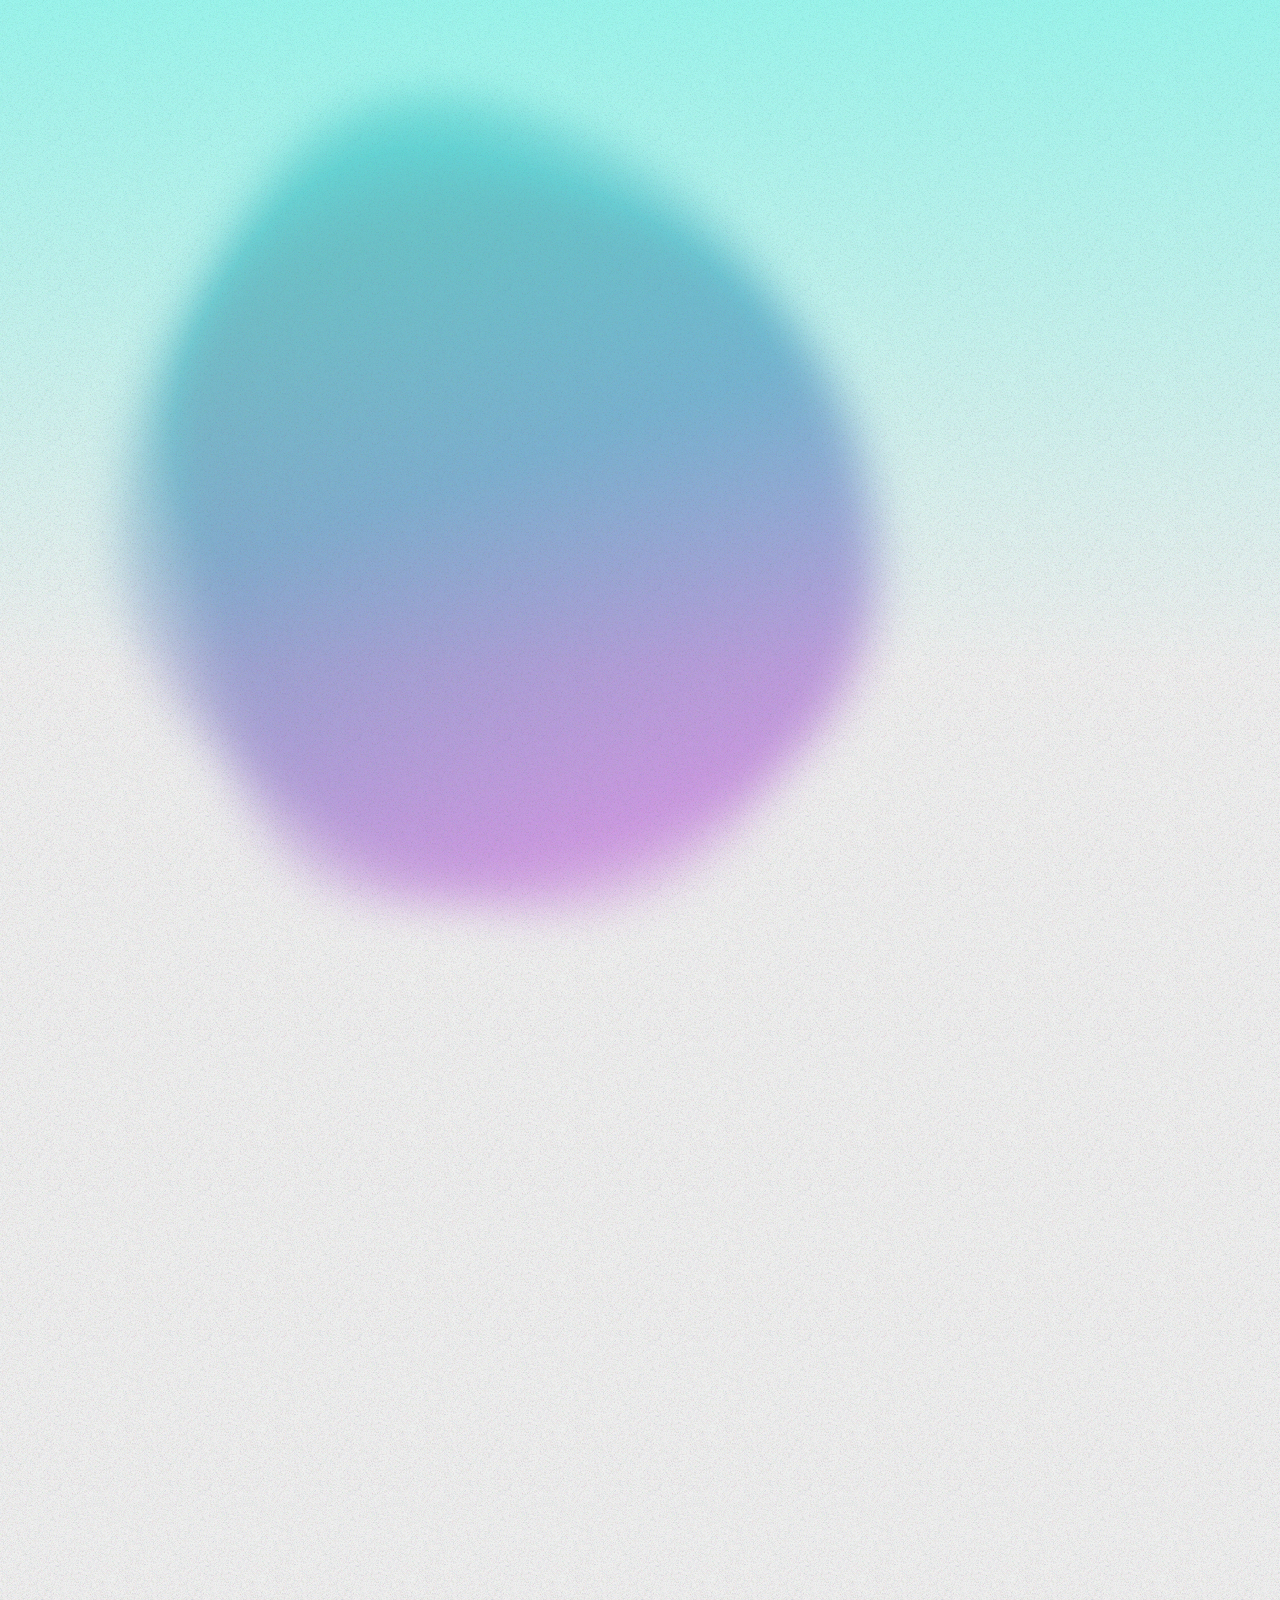
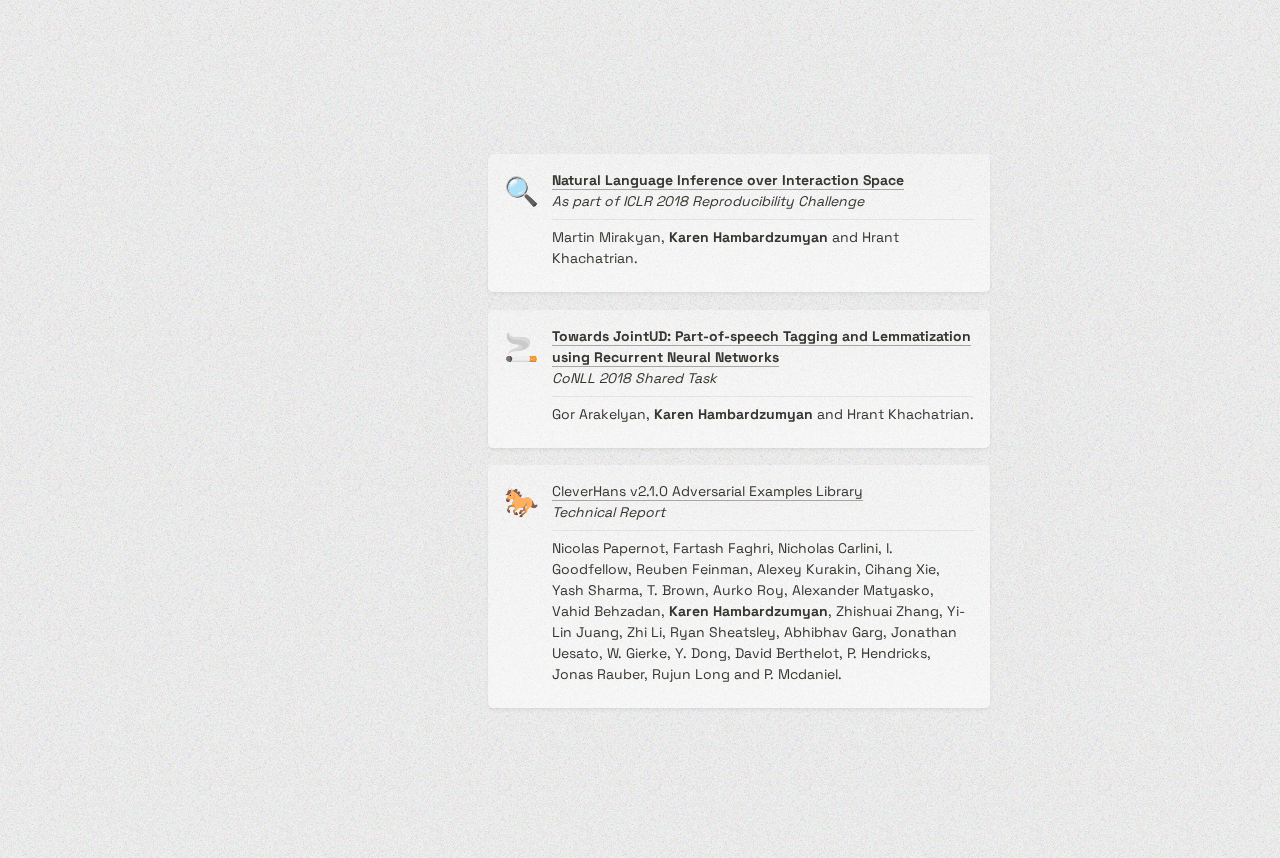
==== commit 5b322c39: "New paper" ====
--- a/index.html
+++ b/index.html
@@ -104,6 +104,19 @@
           <div style="width:75%" class="column">
             <h3 class="_07 s">Research</h3>
 
+            <figure class="block-color-gray_background callout _08 s" style="display:flex">
+              <span class="icon">💂</span>
+              <div>
+                <strong>
+                    <a href="https://arxiv.org/abs/2409.20089">Robust LLM safeguarding via refusal feature adversarial training</a>
+                </strong>
+                  <br />
+                <em>Preprint</em>
+                  <hr />
+                <p>Lei Yu, Virginie Do, <strong>Karen Hambardzumyan</strong>, Nicola Cancedda </p>
+              </div>
+            </figure>
+
             <figure class="block-color-gray_background callout _08 s" style="display:flex" id="5b8e18a7-62dc-44d1-a462-70dbecd3df14">
               <span class="icon">🔬</span>
               <div>
